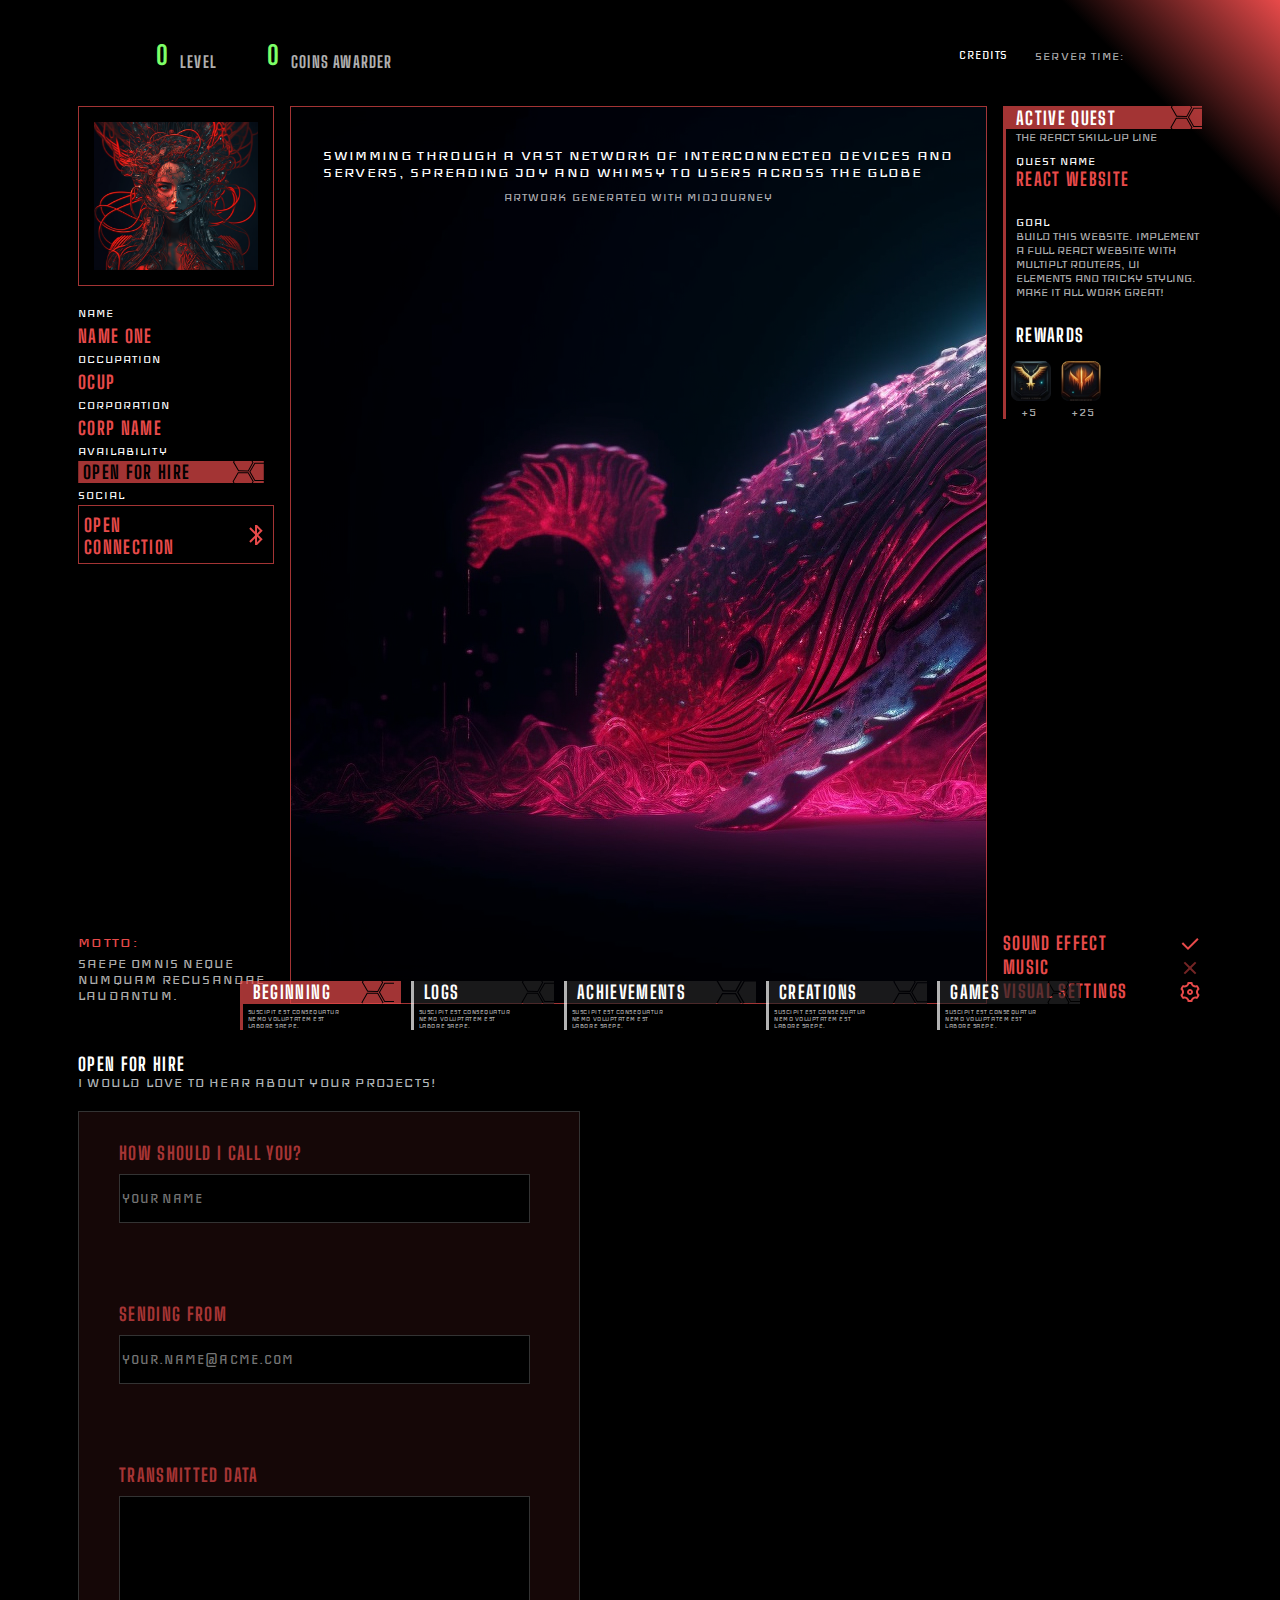
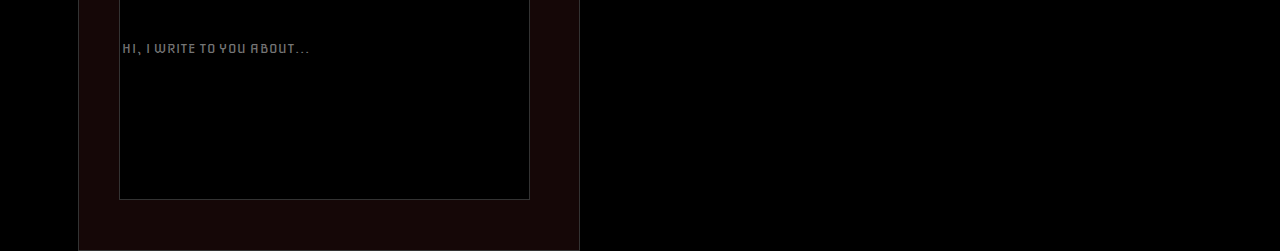
==== 3animation/mainpage.html @ 343337d4 "Add files via upload" ====
<!DOCTYPE html>
<html lang="en">
<head>
    <meta charset="UTF-8">
    <meta name="viewport" content="width=device-width, initial-scale=1.0">
    <title>Mainpage</title>
    <link rel="stylesheet" href="style.css">
    <script src="script.js"></script>
</head>
<body>
    <header>
        <div class="bio">
            <div class="scores">
                <div class="level">
                    <p>0</p>
                    <p>LEVEL</p>
                </div>
                <div class="coins">
                    <p>0</p>
                    <p>COINS AWARDER</p>
                </div>
            </div>
            <div class="local">
                <a href="">CREDITS</a>
                <div class="time">
                    <p>SERVER TIME: </p>
                    <p id="current_date_time_block"></p>
                </div>
            </div>
        </div>
    </header>

    <main>
        <div class="person">
            <div>
                <div class="icon">
                    <img src="media\ico1.png" alt="битая ава">
                </div>
                <div class="name">
                    <p>NAME</p>
                    <p>NAME ONE</p>
                </div>
                <div class="occupation">
                    <p>OCCUPATION</p>
                    <p>OCUP</p>
                </div>
                <div class="corp">
                    <p>CORPORATION</p>
                    <p>CORP NAME</p>
                </div>
                <div class="availability">
                    <p>AVAILABILITY</p>
                    <a href="">OPEN FOR HIRE</a>
                </div>
                <div class="social">
                    <p>SOCIAL</p>
                    <div class="link">
                        <a href="">OPEN CONNECTION</a>
                        <img src="media\Frame.svg" alt="">
                    </div>
                </div>
            </div>
            <div class="text1">
                <p>MOTTO:</p>
                <p>SAEPE OMNIS NEQUE <br> NUMQUAM RECUSANDAE <br>LAUDANTUM.</p>
            </div>

        </div>
        <div class="mainframe">
            <p>
                SWIMMING THROUGH A VAST NETWORK OF INTERCONNECTED DEVICES AND <br>
                SERVERS, SPREADING JOY AND WHIMSY TO USERS ACROSS THE GLOBE
            </p>
            <p>ARTWORK GENERATED WITH MIDJOURNEY</p>
        </div>

        <div class="rightblock">
            <div class="quests">
                <div class="active">
                    <p>ACTIVE QUEST</p>
                    <p>THE REACT SKILL-UP LINE</p>
                </div>
                <div class="quest_name">
                    <p>QUEST NAME</p>
                    <p>REACT WEBSITE</p>
                </div>
                <div class="goal">
                    <p>GOAL</p>
                    <p>BUILD THIS WEBSITE. IMPLEMENT <br>A FULL REACT WEBSITE WITH <br>MULTIPLT ROUTERS, UI <br>ELEMENTS AND TRICKY STYLING. <br>MAKE IT ALL WORK GREAT!</p>
                </div>
                <div class="rewards">
                    <p>REWARDS</p>
                    <div class="achives">
                        <div class="achive1">
                            <img src="media\achive1.png" alt="">
                            <p>+5</p>
                        </div>
                        <div class="achive2">
                            <img src="media\achive2.png" alt="">
                            <p>+25</p>
                        </div>
                    </div>
                </div>
            </div>

            <div class="settings">
                <div onclick="" class="sett">
                    <p>SOUND EFFECT</p>
                    <img src="media\galka.svg" alt="">
                </div>

                <div onclick="" class="sett">
                    <p>MUSIC</p>
                    <img src="media\krest.svg" alt="">
                </div>

                <div onclick="" class="sett">
                    <p>VISUAL SETTINGS</p>
                    <img src="media\settings.svg" alt="">
                </div>
            </div>
        </div>

    </main>


    <footer>
        <div class="tabs">
            <div class="beginning">
                <a href="">BEGINNING</a>
                <p>SUSCIPIT EST CONSEQUATUR <br>NEMO VOLUPTATEM EST <br>LABORE SAEPE.</p>
            </div>
            <div class="beginning">
                <a href="">LOGS</a>
                <p>SUSCIPIT EST CONSEQUATUR <br>NEMO VOLUPTATEM EST <br>LABORE SAEPE.</p>
            </div>
            <div class="beginning">
                <a href="">ACHIEVEMENTS</a>
                <p>SUSCIPIT EST CONSEQUATUR <br>NEMO VOLUPTATEM EST <br>LABORE SAEPE.</p>
            </div>
            <div class="beginning">
                <a href="">CREATIONS</a>
                <p>SUSCIPIT EST CONSEQUATUR <br>NEMO VOLUPTATEM EST <br>LABORE SAEPE.</p>
            </div>
            <div class="beginning">
                <a href="">GAMES</a>
                <p>SUSCIPIT EST CONSEQUATUR <br>NEMO VOLUPTATEM EST <br>LABORE SAEPE.</p>
            </div>
        </div>
    </footer>

    <section class="pad1"> 
        <div class="popup">
            <p>OPEN FOR HIRE</p>
            <p>I WOULD LOVE TO HEAR ABOUT YOUR PROJECTS!</p>
        </div>

        <div class="window">
            <div class="callname">
                <p>HOW SHOULD I CALL YOU?</p>
                <input type="text" placeholder="YOUR NAME">
            </div>
            <div class="sending">
                <p>SENDING FROM</p>
                <input type="text" placeholder="YOUR.NAME@ACME.COM">
            </div>
            <div class="data">
                <p>TRANSMITTED DATA</p>
                <input type="text" placeholder="HI, I WRITE TO YOU ABOUT...">
            </div>
        </div>
    </section>


    
</body>
</html>
---- 3animation/style.css ----
@import url('https://fonts.googleapis.com/css2?family=Big+Shoulders+Display:wght@100;600&family=Iceland&family=Lato&display=swap');
@import url('https://fonts.googleapis.com/css2?family=Big+Shoulders+Display:wght@100&family=Iceland&family=Lato&display=swap');
@import url('https://fonts.googleapis.com/css2?family=Big+Shoulders+Display:wght@100;600&family=Iceberg&family=Iceland&family=Lato&display=swap');

* {
    margin: 0px;
}

body {
    margin-left: 78px;
    margin-right: 78px;
    min-height: 100vh;
    background: rgb(0,0,0);
    background: linear-gradient(45deg, rgba(0,0,0,1) 0%, rgba(0,0,0,1) 93%, rgba(232,74,74) 100%);
    background-repeat: no-repeat;
}

.hello {
    font-family: Big Shoulders Display;
    font-size: 538px;
    font-weight: 743;
    line-height: 644px;
    letter-spacing: -0.06em;
    text-align: left;
    color: #E84A4A;
    margin-left: 314px;
    margin-top: 218px;
}

.hometext {
    display: flex;
}

.maintext {
    display: flex;
    flex-direction: column;
    align-self: center;
    gap: 45px;
    width: 734px;
    height: 121px;
    margin-left: 84px;
}

.maintext p:first-child {
    font-family: Iceland;
    font-size: 26px;
    font-weight: 400;
    line-height: 25px;
    letter-spacing: 0.075em;
    text-align: left;
    color: white;
}

.maintext p {
    font-family: Iceland;
    font-size: 20px;
    font-weight: 400;
    line-height: 26px;
    letter-spacing: 0.075em;
    text-align: left;
    color: white;
}

.maintext a {
    text-decoration: none;
    font-family: Big Shoulders Display;
    font-size: 22px;
    font-weight: 743;
    line-height: 26px;
    letter-spacing: 0.075em;
    text-align: left;
    color: #E84A4A;
    border-color:#E84A4A;
    border-style: solid;
    border-width: 2px;
    
    width: max-content;
    padding: 15px 51px 15px 51px;
}

header {
    margin: 40px 78px 0px 78px;
}

.bio {
    display: flex;
    justify-content: space-between;
    gap: 50px;
}

.level {
    display: flex;
    gap: 10px;
    align-items: end;
}

.level p:first-child {
    font-family: Big Shoulders Display;
    font-size: 26px;
    font-weight: 743;
    line-height: 31px;
    letter-spacing: 0.075em;
    text-align: left;
    color: #7DFF68;
}

.level p {
    font-family: Big Shoulders Display;
    font-size: 16px;
    font-weight: 743;
    line-height: 19px;
    letter-spacing: 0.075em;
    text-align: left;
    color: rgba(255, 255, 255, 0.7);
}

.coins {
    display: flex;
    gap: 10px;
    align-items: end;
}

.coins p:first-child {
    font-family: Big Shoulders Display;
    font-size: 26px;
    font-weight: 743;
    line-height: 31px;
    letter-spacing: 0.075em;
    text-align: left;
    color: #7DFF68;
}

.coins p {
    font-family: Big Shoulders Display;
    font-size: 16px;
    font-weight: 743;
    line-height: 19px;
    letter-spacing: 0.075em;
    text-align: left;
    color: rgba(255, 255, 255, 0.7);
}

.bio a {
    text-decoration: none;
    color: white;
    font-family: Iceberg;
    font-size: 12px;
    font-weight: 400;
    line-height: 15px;
    letter-spacing: 0.075em;
    text-align: left;
}

.time p:nth-child(2n + 1) {
    color: rgba(255, 255, 255, 0.7);
    margin-left: 27px;
}

.time p {
    color: white;
    font-family: Iceland;
    font-size: 14px;
    font-weight: 400;
    line-height: 14px;
    letter-spacing: 0.075em;
    text-align: left;
}

.time {
    display: flex;
}

.scores {
    display: flex;
    gap: 50px;
}

.local {
    display: flex;
    align-items: center;
}

main {
    display: flex;
    margin-top: 35px;
}

.icon img {
    width: 164px;
    height: 148px;
}

.icon {
    margin-bottom: 20px;
    width: max-content;
    display: flex;
    border-color: rgba(232, 74, 74, 0.7);
    border-style:solid;
    border-width: 1px;
    padding: 15px;
    align-items: center;
    
}

.person p:nth-child(2n + 1) {
    color: white;
    font-family: Iceland;
    font-size: 14px;
    font-weight: 400;
    line-height: 14px;
    letter-spacing: 0.075em;
    text-align: left;
}

.person p {
    font-family: Big Shoulders Display;
    font-size: 18px;
    font-weight: 743;
    line-height: 22px;
    letter-spacing: 0.075em;
    text-align: left;
    color: #E84A4A;
    margin-top: 5px;
}

.person {
    display: flex;
    flex-direction: column;
    gap: 22px;
    justify-content: space-between;
}

.availability {
    display: flex;
    flex-direction: column;
}

.availability a {
    text-decoration: none;
    color: black;
    font-family: Big Shoulders Display;
    font-size: 18px;
    margin-top: 3px;
    padding-left: 5px;
    font-weight: 743;
    line-height: 22px;
    letter-spacing: 0.075em;
    text-align: left;
    background: url(media/Subtract.svg);
    background-repeat: no-repeat;
    background-size: contain;
}

.social {
    display: flex;
    flex-direction: column;
}

.link {
    display: flex;
    margin-top: 3px;
    border-style: solid;
    border-color: rgba(232, 74, 74, 0.7);
    border-width: 1px;
    align-items: center;
    padding: 5px;
    gap: 30px;
    width: fit-content;
}

.link a {
    text-decoration: none;
    color: #E84A4A;
    font-family: Big Shoulders Display;
    font-size: 18px;
    font-weight: 743;
    line-height: 22px;
    letter-spacing: 0.075em;
    text-align: left;
    margin-top: 3px;
}

.mainframe {
    margin-left: 16px;
    background-image: url(media/kit.png);
    border-color: rgba(232, 74, 74, 0.7);
    border-style:solid;
    border-width: 1px;
    width: 1344px;
    height: 896px;
    background-repeat: no-repeat;
    background-size: cover;
    display: flex;
    flex-direction: column;
    gap: 9px;
    align-items: center;
}

.mainframe p:first-child {
    font-family: Iceland;
    font-size: 18px;
    font-weight: 400;
    line-height: 17px;
    letter-spacing: 0.075em;
    text-align: left;
    color: white;
    margin-top: 40px;
}

.text1 {
    display: flex;
    justify-self: flex-end;
    
}

.mainframe p {
    font-family: Iceland;
    font-size: 14px;
    font-weight: 400;
    line-height: 14px;
    letter-spacing: 0.075em;
    text-align: center;
    color: rgba(255, 255, 255, 0.7);
}

.active {
    background: url(media/Subtract3.svg);
    background-repeat: no-repeat;
    background-size:cover;
    width: 196px;
    height: 23px;
}

.active p:first-child {
    font-family: Big Shoulders Display;
    font-size: 18px;
    font-weight: 743;
    line-height: 22px;
    letter-spacing: 0.075em;
    text-align: left;

}

.active p {
    font-family: Iceland;
    font-size: 14px;
    font-weight: 400;
    line-height: 14px;
    letter-spacing: 0em;
    text-align: left;
    padding-top: 1px;
}

.quests p:first-child {
    color: white;
    font-family: Big Shoulders Display;
    font-size: 18px;
    font-weight: 743;
    line-height: 22px;
    letter-spacing: 0.075em;
    text-align: left;
}

.quests p {
    color: rgba(255, 255, 255, 0.7);
    font-family: Iceland;
    font-size: 14px;
    font-weight: 400;
    line-height: 14px;
    letter-spacing: 0em;
    text-align: left;
    padding-left: 10px;
}

.quests {
    display: flex;
    margin-left: 16px;
    flex-direction: column;
    gap: 25px;
    border-left-style: solid;
    border-color: rgba(232, 74, 74, 0.7);
    border-width: 3px;
    height: max-content;
    
}

.quest_name p:first-child{
    color: white;
    font-family: Iceland;
    font-size: 14px;
    font-weight: 400;
    line-height: 14px;
    letter-spacing: 0.075em;
    text-align: left;
}

.quest_name p {
    color: #E84A4A;
    font-family: Big Shoulders Display;
    font-size: 18px;
    font-weight: 743;
    line-height: 22px;
    letter-spacing: 0.075em;
    text-align: left;
}

.goal p:first-child {
    color: white;
    font-family: Iceland;
    font-size: 14px;
    font-weight: 400;
    line-height: 14px;
    letter-spacing: 0.075em;
    text-align: left;
}

.goal p {
    color: rgba(255, 255, 255, 0.7);
    font-family: Iceland;
    font-size: 14px;
    font-weight: 400;
    line-height: 14px;
    letter-spacing: 0em;
    text-align: left;
}

.rewards > p {
    color: red;
    font-family: Iceland;
    font-size: 14px;
    font-weight: 400;
    line-height: 14px;
    letter-spacing: 0.075em;
    text-align: left;
    /* color: white; */
}

.rewards {
    display: flex;
    flex-direction: column;
    gap: 15px;
}

.achives {
    display: flex;
    gap: 10px;
    padding-left: 5px;
}

.achive1 p {
    font-family: Iceland;
    font-size: 14px;
    font-weight: 400;
    line-height: 14px;
    letter-spacing: 0.075em;
    text-align: left;
    color: rgba(255, 255, 255, 0.7);
}

.achive2 p {
    font-family: Iceland;
    font-size: 14px;
    font-weight: 400;
    line-height: 14px;
    letter-spacing: 0.075em;
    text-align: left;
    color: rgba(255, 255, 255, 0.7);
}

.text1 {
    display: flex;
    flex-direction: column;
    margin-top: -65px;
}

.text1 p:first-child {
    font-family: Iceland;
    font-size: 18px;
    font-weight: 400;
    line-height: 17px;
    letter-spacing: 0.075em;
    color: #E84A4A;
}

.text1 p {
    font-family: Iceland;
    font-size: 16px;
    font-weight: 400;
    line-height: 16px;
    letter-spacing: 0.075em;
    color: rgba(255, 255, 255, 0.7);
}


.tabs {
    display: flex;
    justify-content: center;
    gap: 50px;
    position: relative;
    top: -23px;
}

.beginning:first-of-type a{
    background: url(media/Subtract4.svg);
}

.beginning a{
    display: flex;
    text-decoration: none;
    background: url(media/Subtract2.svg);
    background-repeat: no-repeat;
    background-size:cover;
    background-position: right;
    height: 23px;
    width: 100%;
    font-family: Big Shoulders Display;
    color: white;
    font-size: 18px;
    font-weight: 743;
    line-height: 22px;
    letter-spacing: 0.075em;


    padding-left: 10px;
    padding-right: 30px;
}


.beginning p {
    font-family: Iceland;
    color: rgba(255, 255, 255, 0.7);
    font-size: 7px;
    font-weight: 400;
    line-height: 7px;
    letter-spacing: 0.075em;
    text-align: left;
    padding-top: 5px;
    padding-left: 5px;
}


.beginning:first-of-type {
    border-color: rgba(232, 74, 74, 0.7);
}

.beginning{
    min-width: 100px;
    border-left-style: solid;
    border-color: rgba(255, 255, 255, 0.7);
    border-width: 3px;
    height: max-content;
}

.settings p {
    color: #E84A4A;
    font-family: Big Shoulders Display;
    font-size: 18px;
    font-weight: 743;
    line-height: 22px;
    letter-spacing: 0.075em;
    text-align: left;

}

.settings {
    margin-left: 16px;
    display: flex;
    flex-direction: column;
}
.sett {
    display: flex;
    justify-content: space-between;
}

.rightblock {
    display: flex;
    flex-direction: column;
    justify-content: space-between;
}

.popup p:first-of-type{
    color: white;
    font-family: Big Shoulders Display;
    font-size: 18px;
    font-weight: 743;
    line-height: 22px;
    letter-spacing: 0.075em;
    text-align: left;
}

.pad1 {
    display: flex;
    flex-direction: column;
    gap: 20px;
}

.popup p {
    font-family: Iceland;
    font-size: 16px;
    font-weight: 400;
    line-height: 16px;
    letter-spacing: 0.075em;
    text-align: left;
    color: #B2B7BA;

}

.window {
    display: flex;
    flex-direction: column;
    width: 500px;
    height: min-content;
    font-family: Big Shoulders Display;
    font-size: 18px;
    font-weight: 743;
    line-height: 22px;
    letter-spacing: 0.075em;
    background: #E84A4A17;
    border: #333333 solid 1px;
    background-size: contain;
    
    

}

.window p {
    display: flex;
    color: rgba(232, 74, 74, 0.7);
    margin-top: 30px;
    margin-left: 40px;
}

.window input {
    min-width: 405px;
    min-height: 45px;
    background: black;
    border: #333333 solid 1px;
    color: #7A7A7A;
    font-family: Iceberg;
    font-size: 14px;
    font-weight: 400;
    line-height: 17px;
    letter-spacing: 0.075em;
    margin-top: 10px;
    margin-left: 40px;
    margin-bottom: 50px;
}

.data input {
    height: 300px;
}
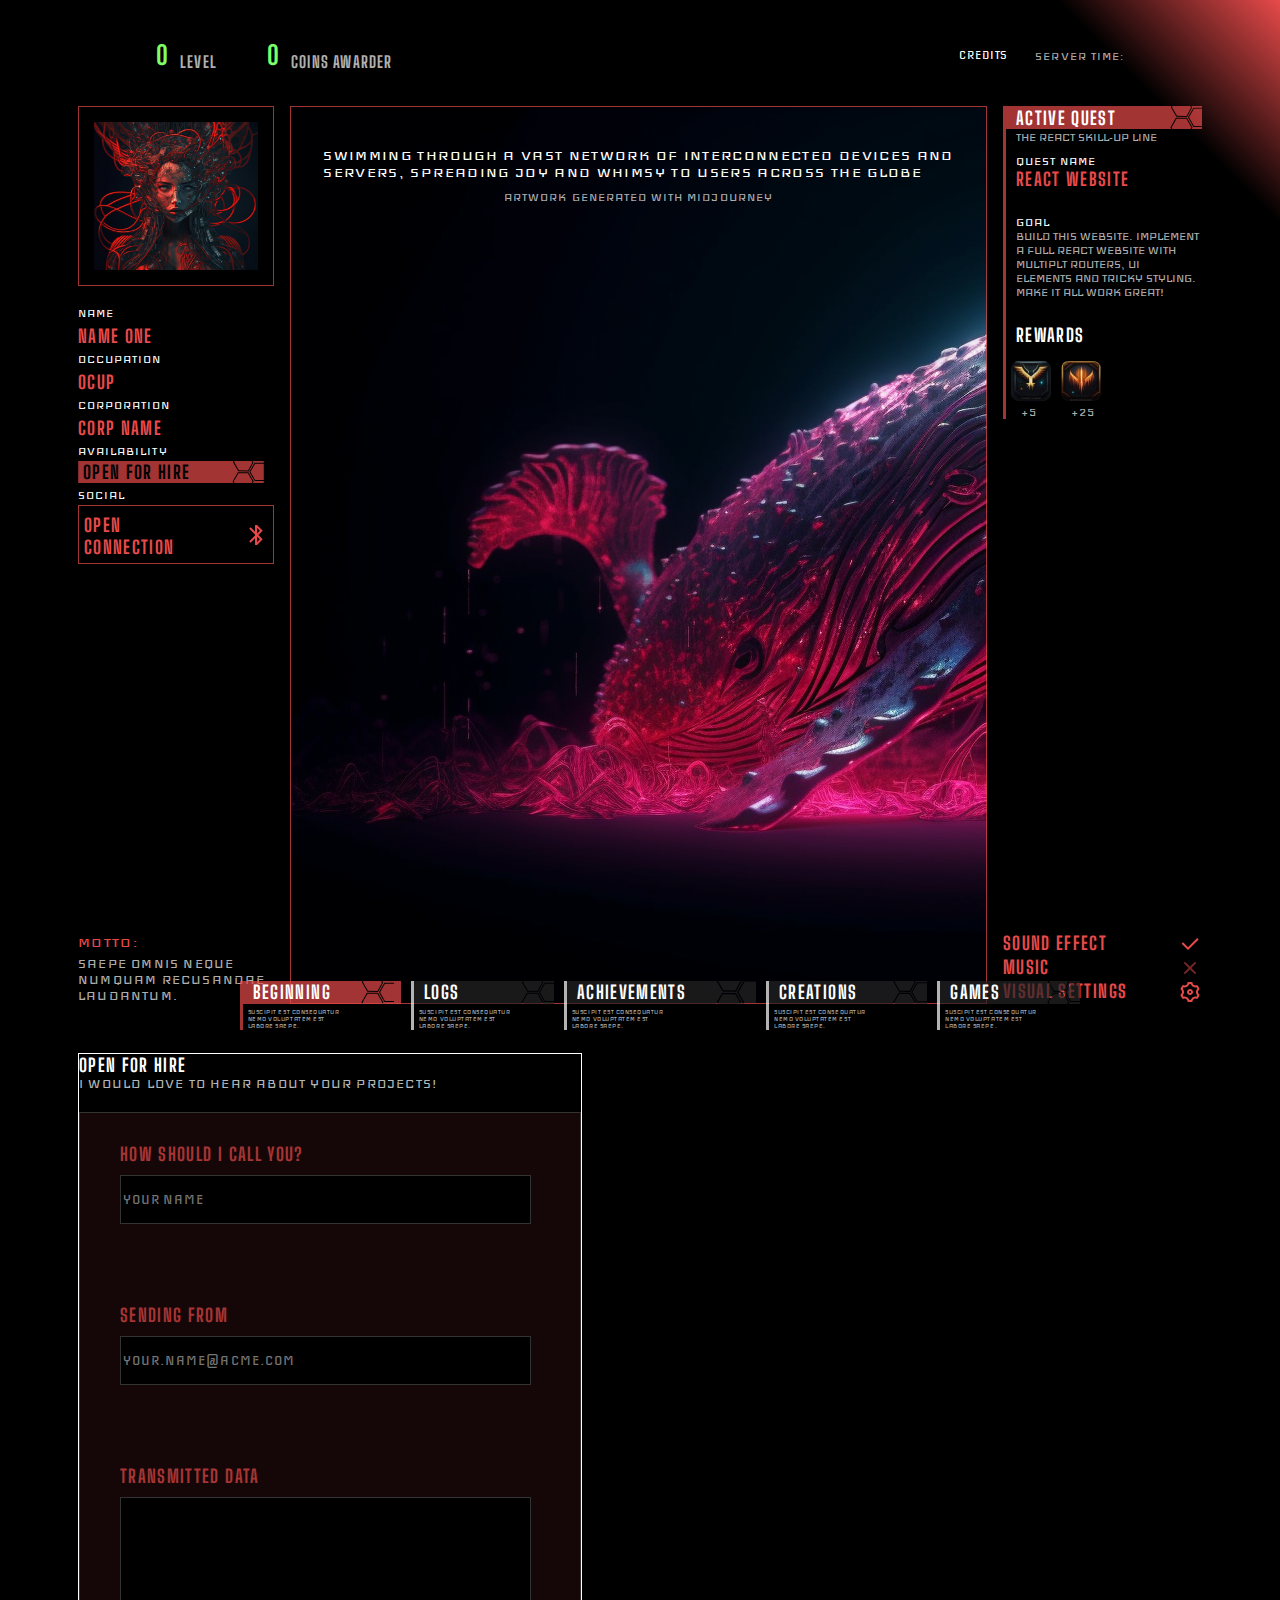
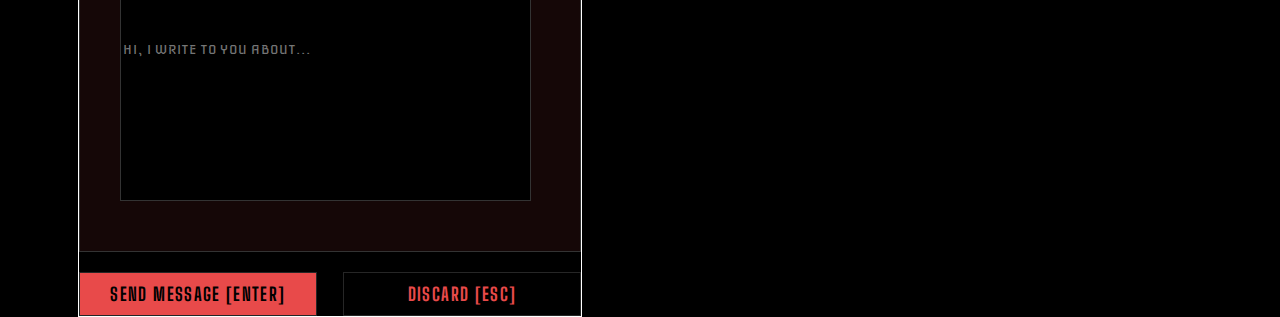
==== commit e1b3baea: "Add files via upload" ====
--- a/3animation/mainpage.html
+++ b/3animation/mainpage.html
@@ -72,6 +72,7 @@
                 SERVERS, SPREADING JOY AND WHIMSY TO USERS ACROSS THE GLOBE
             </p>
             <p>ARTWORK GENERATED WITH MIDJOURNEY</p>
+
         </div>
 
         <div class="rightblock">
@@ -169,6 +170,11 @@
                 <input type="text" placeholder="HI, I WRITE TO YOU ABOUT...">
             </div>
         </div>
+
+        <div class="btns">
+            <a href="">SEND MESSAGE [ENTER]</a>
+            <a href="">DISCARD [ESC]</a>
+        </div>
     </section>
 
 
--- a/3animation/style.css
+++ b/3animation/style.css
@@ -1,651 +1,670 @@
-@import url('https://fonts.googleapis.com/css2?family=Big+Shoulders+Display:wght@100;600&family=Iceland&family=Lato&display=swap');
-@import url('https://fonts.googleapis.com/css2?family=Big+Shoulders+Display:wght@100&family=Iceland&family=Lato&display=swap');
-@import url('https://fonts.googleapis.com/css2?family=Big+Shoulders+Display:wght@100;600&family=Iceberg&family=Iceland&family=Lato&display=swap');
+@import url("https://fonts.googleapis.com/css2?family=Big+Shoulders+Display:wght@100;600&family=Iceland&family=Lato&display=swap");
+@import url("https://fonts.googleapis.com/css2?family=Big+Shoulders+Display:wght@100&family=Iceland&family=Lato&display=swap");
+@import url("https://fonts.googleapis.com/css2?family=Big+Shoulders+Display:wght@100;600&family=Iceberg&family=Iceland&family=Lato&display=swap");
 
 * {
-    margin: 0px;
+  margin: 0px;
 }
 
 body {
-    margin-left: 78px;
-    margin-right: 78px;
-    min-height: 100vh;
-    background: rgb(0,0,0);
-    background: linear-gradient(45deg, rgba(0,0,0,1) 0%, rgba(0,0,0,1) 93%, rgba(232,74,74) 100%);
-    background-repeat: no-repeat;
+  margin-left: 78px;
+  margin-right: 78px;
+  min-height: 100vh;
+  background: rgb(0, 0, 0);
+  background: linear-gradient(
+    45deg,
+    rgba(0, 0, 0, 1) 0%,
+    rgba(0, 0, 0, 1) 93%,
+    rgba(232, 74, 74) 100%
+  );
+  background-repeat: no-repeat;
 }
 
 .hello {
-    font-family: Big Shoulders Display;
-    font-size: 538px;
-    font-weight: 743;
-    line-height: 644px;
-    letter-spacing: -0.06em;
-    text-align: left;
-    color: #E84A4A;
-    margin-left: 314px;
-    margin-top: 218px;
+  font-family: Big Shoulders Display;
+  font-size: 538px;
+  font-weight: 743;
+  line-height: 644px;
+  letter-spacing: -0.06em;
+  text-align: left;
+  color: #e84a4a;
+  margin-left: 314px;
+  margin-top: 218px;
 }
 
 .hometext {
-    display: flex;
+  display: flex;
 }
 
 .maintext {
-    display: flex;
-    flex-direction: column;
-    align-self: center;
-    gap: 45px;
-    width: 734px;
-    height: 121px;
-    margin-left: 84px;
+  display: flex;
+  flex-direction: column;
+  align-self: center;
+  gap: 45px;
+  width: 734px;
+  height: 121px;
+  margin-left: 84px;
 }
 
 .maintext p:first-child {
-    font-family: Iceland;
-    font-size: 26px;
-    font-weight: 400;
-    line-height: 25px;
-    letter-spacing: 0.075em;
-    text-align: left;
-    color: white;
+  font-family: Iceland;
+  font-size: 26px;
+  font-weight: 400;
+  line-height: 25px;
+  letter-spacing: 0.075em;
+  text-align: left;
+  color: white;
 }
 
 .maintext p {
-    font-family: Iceland;
-    font-size: 20px;
-    font-weight: 400;
-    line-height: 26px;
-    letter-spacing: 0.075em;
-    text-align: left;
-    color: white;
+  font-family: Iceland;
+  font-size: 20px;
+  font-weight: 400;
+  line-height: 26px;
+  letter-spacing: 0.075em;
+  text-align: left;
+  color: white;
 }
 
 .maintext a {
+  text-decoration: none;
+  font-family: Big Shoulders Display;
+  font-size: 22px;
+  font-weight: 743;
+  line-height: 26px;
+  letter-spacing: 0.075em;
+  text-align: left;
+  color: #e84a4a;
+  border-color: #e84a4a;
+  border-style: solid;
+  border-width: 2px;
+
+  width: max-content;
+  padding: 15px 51px 15px 51px;
+}
+
+header {
+  margin: 40px 78px 0px 78px;
+}
+
+.bio {
+  display: flex;
+  justify-content: space-between;
+  gap: 50px;
+}
+
+.level {
+  display: flex;
+  gap: 10px;
+  align-items: end;
+}
+
+.level p:first-child {
+  font-family: Big Shoulders Display;
+  font-size: 26px;
+  font-weight: 743;
+  line-height: 31px;
+  letter-spacing: 0.075em;
+  text-align: left;
+  color: #7dff68;
+}
+
+.level p {
+  font-family: Big Shoulders Display;
+  font-size: 16px;
+  font-weight: 743;
+  line-height: 19px;
+  letter-spacing: 0.075em;
+  text-align: left;
+  color: rgba(255, 255, 255, 0.7);
+}
+
+.coins {
+  display: flex;
+  gap: 10px;
+  align-items: end;
+}
+
+.coins p:first-child {
+  font-family: Big Shoulders Display;
+  font-size: 26px;
+  font-weight: 743;
+  line-height: 31px;
+  letter-spacing: 0.075em;
+  text-align: left;
+  color: #7dff68;
+}
+
+.coins p {
+  font-family: Big Shoulders Display;
+  font-size: 16px;
+  font-weight: 743;
+  line-height: 19px;
+  letter-spacing: 0.075em;
+  text-align: left;
+  color: rgba(255, 255, 255, 0.7);
+}
+
+.bio a {
+  text-decoration: none;
+  color: white;
+  font-family: Iceberg;
+  font-size: 12px;
+  font-weight: 400;
+  line-height: 15px;
+  letter-spacing: 0.075em;
+  text-align: left;
+}
+
+.time p:nth-child(2n + 1) {
+  color: rgba(255, 255, 255, 0.7);
+  margin-left: 27px;
+}
+
+.time p {
+  color: white;
+  font-family: Iceland;
+  font-size: 14px;
+  font-weight: 400;
+  line-height: 14px;
+  letter-spacing: 0.075em;
+  text-align: left;
+}
+
+.time {
+  display: flex;
+}
+
+.scores {
+  display: flex;
+  gap: 50px;
+}
+
+.local {
+  display: flex;
+  align-items: center;
+}
+
+main {
+  display: flex;
+  margin-top: 35px;
+}
+
+.icon img {
+  width: 164px;
+  height: 148px;
+}
+
+.icon {
+  margin-bottom: 20px;
+  width: max-content;
+  display: flex;
+  border-color: rgba(232, 74, 74, 0.7);
+  border-style: solid;
+  border-width: 1px;
+  padding: 15px;
+  align-items: center;
+}
+
+.person p:nth-child(2n + 1) {
+  color: white;
+  font-family: Iceland;
+  font-size: 14px;
+  font-weight: 400;
+  line-height: 14px;
+  letter-spacing: 0.075em;
+  text-align: left;
+}
+
+.person p {
+  font-family: Big Shoulders Display;
+  font-size: 18px;
+  font-weight: 743;
+  line-height: 22px;
+  letter-spacing: 0.075em;
+  text-align: left;
+  color: #e84a4a;
+  margin-top: 5px;
+}
+
+.person {
+  display: flex;
+  flex-direction: column;
+  gap: 22px;
+  justify-content: space-between;
+}
+
+.availability {
+  display: flex;
+  flex-direction: column;
+}
+
+.availability a {
+  text-decoration: none;
+  color: black;
+  font-family: Big Shoulders Display;
+  font-size: 18px;
+  margin-top: 3px;
+  padding-left: 5px;
+  font-weight: 743;
+  line-height: 22px;
+  letter-spacing: 0.075em;
+  text-align: left;
+  background: url(media/Subtract.svg);
+  background-repeat: no-repeat;
+  background-size: contain;
+}
+
+.social {
+  display: flex;
+  flex-direction: column;
+}
+
+.link {
+  display: flex;
+  margin-top: 3px;
+  border-style: solid;
+  border-color: rgba(232, 74, 74, 0.7);
+  border-width: 1px;
+  align-items: center;
+  padding: 5px;
+  gap: 30px;
+  width: fit-content;
+}
+
+.link a {
+  text-decoration: none;
+  color: #e84a4a;
+  font-family: Big Shoulders Display;
+  font-size: 18px;
+  font-weight: 743;
+  line-height: 22px;
+  letter-spacing: 0.075em;
+  text-align: left;
+  margin-top: 3px;
+}
+
+.mainframe {
+  margin-left: 16px;
+  background-image: url(media/kit.png);
+  border-color: rgba(232, 74, 74, 0.7);
+  border-style: solid;
+  border-width: 1px;
+  width: 1344px;
+  height: 896px;
+  background-repeat: no-repeat;
+  background-size: cover;
+  display: flex;
+  flex-direction: column;
+  gap: 9px;
+  align-items: center;
+}
+
+.mainframe p:first-child {
+  font-family: Iceland;
+  font-size: 18px;
+  font-weight: 400;
+  line-height: 17px;
+  letter-spacing: 0.075em;
+  text-align: left;
+  color: white;
+  margin-top: 40px;
+}
+
+.text1 {
+  display: flex;
+  justify-self: flex-end;
+}
+
+.mainframe p {
+  font-family: Iceland;
+  font-size: 14px;
+  font-weight: 400;
+  line-height: 14px;
+  letter-spacing: 0.075em;
+  text-align: center;
+  color: rgba(255, 255, 255, 0.7);
+}
+
+.active {
+  background: url(media/Subtract3.svg);
+  background-repeat: no-repeat;
+  background-size: cover;
+  width: 196px;
+  height: 23px;
+}
+
+.active p:first-child {
+  font-family: Big Shoulders Display;
+  font-size: 18px;
+  font-weight: 743;
+  line-height: 22px;
+  letter-spacing: 0.075em;
+  text-align: left;
+}
+
+.active p {
+  font-family: Iceland;
+  font-size: 14px;
+  font-weight: 400;
+  line-height: 14px;
+  letter-spacing: 0em;
+  text-align: left;
+  padding-top: 1px;
+}
+
+.quests p:first-child {
+  color: white;
+  font-family: Big Shoulders Display;
+  font-size: 18px;
+  font-weight: 743;
+  line-height: 22px;
+  letter-spacing: 0.075em;
+  text-align: left;
+}
+
+.quests p {
+  color: rgba(255, 255, 255, 0.7);
+  font-family: Iceland;
+  font-size: 14px;
+  font-weight: 400;
+  line-height: 14px;
+  letter-spacing: 0em;
+  text-align: left;
+  padding-left: 10px;
+}
+
+.quests {
+  display: flex;
+  margin-left: 16px;
+  flex-direction: column;
+  gap: 25px;
+  border-left-style: solid;
+  border-color: rgba(232, 74, 74, 0.7);
+  border-width: 3px;
+  height: max-content;
+}
+
+.quest_name p:first-child {
+  color: white;
+  font-family: Iceland;
+  font-size: 14px;
+  font-weight: 400;
+  line-height: 14px;
+  letter-spacing: 0.075em;
+  text-align: left;
+}
+
+.quest_name p {
+  color: #e84a4a;
+  font-family: Big Shoulders Display;
+  font-size: 18px;
+  font-weight: 743;
+  line-height: 22px;
+  letter-spacing: 0.075em;
+  text-align: left;
+}
+
+.goal p:first-child {
+  color: white;
+  font-family: Iceland;
+  font-size: 14px;
+  font-weight: 400;
+  line-height: 14px;
+  letter-spacing: 0.075em;
+  text-align: left;
+}
+
+.goal p {
+  color: rgba(255, 255, 255, 0.7);
+  font-family: Iceland;
+  font-size: 14px;
+  font-weight: 400;
+  line-height: 14px;
+  letter-spacing: 0em;
+  text-align: left;
+}
+
+.rewards > p {
+  color: red;
+  font-family: Iceland;
+  font-size: 14px;
+  font-weight: 400;
+  line-height: 14px;
+  letter-spacing: 0.075em;
+  text-align: left;
+  /* color: white; */
+}
+
+.rewards {
+  display: flex;
+  flex-direction: column;
+  gap: 15px;
+}
+
+.achives {
+  display: flex;
+  gap: 10px;
+  padding-left: 5px;
+}
+
+.achive1 p {
+  font-family: Iceland;
+  font-size: 14px;
+  font-weight: 400;
+  line-height: 14px;
+  letter-spacing: 0.075em;
+  text-align: left;
+  color: rgba(255, 255, 255, 0.7);
+}
+
+.achive2 p {
+  font-family: Iceland;
+  font-size: 14px;
+  font-weight: 400;
+  line-height: 14px;
+  letter-spacing: 0.075em;
+  text-align: left;
+  color: rgba(255, 255, 255, 0.7);
+}
+
+.text1 {
+  display: flex;
+  flex-direction: column;
+  margin-top: -65px;
+}
+
+.text1 p:first-child {
+  font-family: Iceland;
+  font-size: 18px;
+  font-weight: 400;
+  line-height: 17px;
+  letter-spacing: 0.075em;
+  color: #e84a4a;
+}
+
+.text1 p {
+  font-family: Iceland;
+  font-size: 16px;
+  font-weight: 400;
+  line-height: 16px;
+  letter-spacing: 0.075em;
+  color: rgba(255, 255, 255, 0.7);
+}
+
+.tabs {
+  display: flex;
+  justify-content: center;
+  gap: 50px;
+  position: relative;
+  top: -23px;
+}
+
+.beginning:first-of-type a {
+  background: url(media/Subtract4.svg);
+}
+
+.beginning a {
+  display: flex;
+  text-decoration: none;
+  background: url(media/Subtract2.svg);
+  background-repeat: no-repeat;
+  background-size: cover;
+  background-position: right;
+  height: 23px;
+  width: 100%;
+  font-family: Big Shoulders Display;
+  color: white;
+  font-size: 18px;
+  font-weight: 743;
+  line-height: 22px;
+  letter-spacing: 0.075em;
+  padding-left: 10px;
+  padding-right: 30px;
+}
+
+.beginning p {
+  font-family: Iceland;
+  color: rgba(255, 255, 255, 0.7);
+  font-size: 7px;
+  font-weight: 400;
+  line-height: 7px;
+  letter-spacing: 0.075em;
+  text-align: left;
+  padding-top: 5px;
+  padding-left: 5px;
+}
+
+.beginning:first-of-type {
+  border-color: rgba(232, 74, 74, 0.7);
+}
+
+.beginning {
+  min-width: 100px;
+  border-left-style: solid;
+  border-color: rgba(255, 255, 255, 0.7);
+  border-width: 3px;
+  height: max-content;
+}
+
+.settings p {
+  color: #e84a4a;
+  font-family: Big Shoulders Display;
+  font-size: 18px;
+  font-weight: 743;
+  line-height: 22px;
+  letter-spacing: 0.075em;
+  text-align: left;
+}
+
+.settings {
+  margin-left: 16px;
+  display: flex;
+  flex-direction: column;
+}
+.sett {
+  display: flex;
+  justify-content: space-between;
+  
+}
+
+.rightblock {
+  display: flex;
+  flex-direction: column;
+  justify-content: space-between;
+}
+
+.popup p:first-of-type {
+  color: white;
+  font-family: Big Shoulders Display;
+  font-size: 18px;
+  font-weight: 743;
+  line-height: 22px;
+  letter-spacing: 0.075em;
+  text-align: left;
+}
+
+.pad1 {
+  display: flex;
+  flex-direction: column;
+  gap: 20px;
+  width: min-content;
+  border: white 1px solid;
+}
+
+.popup p {
+  font-family: Iceland;
+  font-size: 16px;
+  font-weight: 400;
+  line-height: 16px;
+  letter-spacing: 0.075em;
+  text-align: left;
+  color: #b2b7ba;
+}
+
+.window {
+  display: flex;
+  flex-direction: column;
+  width: 500px;
+  height: min-content;
+  font-family: Big Shoulders Display;
+  font-size: 18px;
+  font-weight: 743;
+  line-height: 22px;
+  letter-spacing: 0.075em;
+  background: #e84a4a17;
+  border: #333333 solid 1px;
+  background-size: contain;
+}
+
+.window p {
+  display: flex;
+  color: rgba(232, 74, 74, 0.7);
+  margin-top: 30px;
+  margin-left: 40px;
+}
+
+.window input {
+  min-width: 405px;
+  min-height: 45px;
+  background: black;
+  border: #333333 solid 1px;
+  color: #7a7a7a;
+  font-family: Iceberg;
+  font-size: 14px;
+  font-weight: 400;
+  line-height: 17px;
+  letter-spacing: 0.075em;
+  margin-top: 10px;
+  margin-left: 40px;
+  margin-bottom: 50px;
+}
+
+.data input {
+  height: 300px;
+}
+
+.btns a {
     text-decoration: none;
-    font-family: Big Shoulders Display;
-    font-size: 22px;
-    font-weight: 743;
-    line-height: 26px;
-    letter-spacing: 0.075em;
-    text-align: left;
-    color: #E84A4A;
-    border-color:#E84A4A;
-    border-style: solid;
-    border-width: 2px;
-    
-    width: max-content;
-    padding: 15px 51px 15px 51px;
-}
-
-header {
-    margin: 40px 78px 0px 78px;
-}
-
-.bio {
-    display: flex;
-    justify-content: space-between;
-    gap: 50px;
-}
-
-.level {
-    display: flex;
-    gap: 10px;
-    align-items: end;
-}
-
-.level p:first-child {
-    font-family: Big Shoulders Display;
-    font-size: 26px;
-    font-weight: 743;
-    line-height: 31px;
-    letter-spacing: 0.075em;
-    text-align: left;
-    color: #7DFF68;
-}
-
-.level p {
-    font-family: Big Shoulders Display;
-    font-size: 16px;
-    font-weight: 743;
-    line-height: 19px;
-    letter-spacing: 0.075em;
-    text-align: left;
-    color: rgba(255, 255, 255, 0.7);
-}
-
-.coins {
-    display: flex;
-    gap: 10px;
-    align-items: end;
-}
-
-.coins p:first-child {
-    font-family: Big Shoulders Display;
-    font-size: 26px;
-    font-weight: 743;
-    line-height: 31px;
-    letter-spacing: 0.075em;
-    text-align: left;
-    color: #7DFF68;
-}
-
-.coins p {
-    font-family: Big Shoulders Display;
-    font-size: 16px;
-    font-weight: 743;
-    line-height: 19px;
-    letter-spacing: 0.075em;
-    text-align: left;
-    color: rgba(255, 255, 255, 0.7);
-}
-
-.bio a {
-    text-decoration: none;
-    color: white;
-    font-family: Iceberg;
-    font-size: 12px;
-    font-weight: 400;
-    line-height: 15px;
-    letter-spacing: 0.075em;
-    text-align: left;
-}
-
-.time p:nth-child(2n + 1) {
-    color: rgba(255, 255, 255, 0.7);
-    margin-left: 27px;
-}
-
-.time p {
-    color: white;
-    font-family: Iceland;
-    font-size: 14px;
-    font-weight: 400;
-    line-height: 14px;
-    letter-spacing: 0.075em;
-    text-align: left;
-}
-
-.time {
-    display: flex;
-}
-
-.scores {
-    display: flex;
-    gap: 50px;
-}
-
-.local {
-    display: flex;
-    align-items: center;
-}
-
-main {
-    display: flex;
-    margin-top: 35px;
-}
-
-.icon img {
-    width: 164px;
-    height: 148px;
-}
-
-.icon {
-    margin-bottom: 20px;
-    width: max-content;
-    display: flex;
-    border-color: rgba(232, 74, 74, 0.7);
-    border-style:solid;
-    border-width: 1px;
-    padding: 15px;
-    align-items: center;
-    
-}
-
-.person p:nth-child(2n + 1) {
-    color: white;
-    font-family: Iceland;
-    font-size: 14px;
-    font-weight: 400;
-    line-height: 14px;
-    letter-spacing: 0.075em;
-    text-align: left;
-}
-
-.person p {
     font-family: Big Shoulders Display;
     font-size: 18px;
     font-weight: 743;
     line-height: 22px;
     letter-spacing: 0.075em;
-    text-align: left;
+    background: #E84A4A;
+    color: black;
+    border: 1px solid #262626;
+    padding: 10px;
+    width: 43%;
+    text-align: center;
+}
+
+.btns a:last-of-type {
+    background: black;
     color: #E84A4A;
-    margin-top: 5px;
-}
-
-.person {
-    display: flex;
-    flex-direction: column;
-    gap: 22px;
-    justify-content: space-between;
-}
-
-.availability {
-    display: flex;
-    flex-direction: column;
-}
-
-.availability a {
-    text-decoration: none;
-    color: black;
-    font-family: Big Shoulders Display;
-    font-size: 18px;
-    margin-top: 3px;
-    padding-left: 5px;
-    font-weight: 743;
-    line-height: 22px;
-    letter-spacing: 0.075em;
-    text-align: left;
-    background: url(media/Subtract.svg);
-    background-repeat: no-repeat;
-    background-size: contain;
-}
-
-.social {
-    display: flex;
-    flex-direction: column;
-}
-
-.link {
-    display: flex;
-    margin-top: 3px;
-    border-style: solid;
-    border-color: rgba(232, 74, 74, 0.7);
-    border-width: 1px;
-    align-items: center;
-    padding: 5px;
-    gap: 30px;
-    width: fit-content;
-}
-
-.link a {
-    text-decoration: none;
-    color: #E84A4A;
-    font-family: Big Shoulders Display;
-    font-size: 18px;
-    font-weight: 743;
-    line-height: 22px;
-    letter-spacing: 0.075em;
-    text-align: left;
-    margin-top: 3px;
-}
-
-.mainframe {
-    margin-left: 16px;
-    background-image: url(media/kit.png);
-    border-color: rgba(232, 74, 74, 0.7);
-    border-style:solid;
-    border-width: 1px;
-    width: 1344px;
-    height: 896px;
-    background-repeat: no-repeat;
-    background-size: cover;
-    display: flex;
-    flex-direction: column;
-    gap: 9px;
-    align-items: center;
-}
-
-.mainframe p:first-child {
-    font-family: Iceland;
-    font-size: 18px;
-    font-weight: 400;
-    line-height: 17px;
-    letter-spacing: 0.075em;
-    text-align: left;
-    color: white;
-    margin-top: 40px;
-}
-
-.text1 {
-    display: flex;
-    justify-self: flex-end;
-    
-}
-
-.mainframe p {
-    font-family: Iceland;
-    font-size: 14px;
-    font-weight: 400;
-    line-height: 14px;
-    letter-spacing: 0.075em;
-    text-align: center;
-    color: rgba(255, 255, 255, 0.7);
-}
-
-.active {
-    background: url(media/Subtract3.svg);
-    background-repeat: no-repeat;
-    background-size:cover;
-    width: 196px;
-    height: 23px;
-}
-
-.active p:first-child {
-    font-family: Big Shoulders Display;
-    font-size: 18px;
-    font-weight: 743;
-    line-height: 22px;
-    letter-spacing: 0.075em;
-    text-align: left;
-
-}
-
-.active p {
-    font-family: Iceland;
-    font-size: 14px;
-    font-weight: 400;
-    line-height: 14px;
-    letter-spacing: 0em;
-    text-align: left;
-    padding-top: 1px;
-}
-
-.quests p:first-child {
-    color: white;
-    font-family: Big Shoulders Display;
-    font-size: 18px;
-    font-weight: 743;
-    line-height: 22px;
-    letter-spacing: 0.075em;
-    text-align: left;
-}
-
-.quests p {
-    color: rgba(255, 255, 255, 0.7);
-    font-family: Iceland;
-    font-size: 14px;
-    font-weight: 400;
-    line-height: 14px;
-    letter-spacing: 0em;
-    text-align: left;
-    padding-left: 10px;
-}
-
-.quests {
-    display: flex;
-    margin-left: 16px;
-    flex-direction: column;
-    gap: 25px;
-    border-left-style: solid;
-    border-color: rgba(232, 74, 74, 0.7);
-    border-width: 3px;
-    height: max-content;
-    
-}
-
-.quest_name p:first-child{
-    color: white;
-    font-family: Iceland;
-    font-size: 14px;
-    font-weight: 400;
-    line-height: 14px;
-    letter-spacing: 0.075em;
-    text-align: left;
-}
-
-.quest_name p {
-    color: #E84A4A;
-    font-family: Big Shoulders Display;
-    font-size: 18px;
-    font-weight: 743;
-    line-height: 22px;
-    letter-spacing: 0.075em;
-    text-align: left;
-}
-
-.goal p:first-child {
-    color: white;
-    font-family: Iceland;
-    font-size: 14px;
-    font-weight: 400;
-    line-height: 14px;
-    letter-spacing: 0.075em;
-    text-align: left;
-}
-
-.goal p {
-    color: rgba(255, 255, 255, 0.7);
-    font-family: Iceland;
-    font-size: 14px;
-    font-weight: 400;
-    line-height: 14px;
-    letter-spacing: 0em;
-    text-align: left;
-}
-
-.rewards > p {
-    color: red;
-    font-family: Iceland;
-    font-size: 14px;
-    font-weight: 400;
-    line-height: 14px;
-    letter-spacing: 0.075em;
-    text-align: left;
-    /* color: white; */
-}
-
-.rewards {
-    display: flex;
-    flex-direction: column;
-    gap: 15px;
-}
-
-.achives {
-    display: flex;
-    gap: 10px;
-    padding-left: 5px;
-}
-
-.achive1 p {
-    font-family: Iceland;
-    font-size: 14px;
-    font-weight: 400;
-    line-height: 14px;
-    letter-spacing: 0.075em;
-    text-align: left;
-    color: rgba(255, 255, 255, 0.7);
-}
-
-.achive2 p {
-    font-family: Iceland;
-    font-size: 14px;
-    font-weight: 400;
-    line-height: 14px;
-    letter-spacing: 0.075em;
-    text-align: left;
-    color: rgba(255, 255, 255, 0.7);
-}
-
-.text1 {
-    display: flex;
-    flex-direction: column;
-    margin-top: -65px;
-}
-
-.text1 p:first-child {
-    font-family: Iceland;
-    font-size: 18px;
-    font-weight: 400;
-    line-height: 17px;
-    letter-spacing: 0.075em;
-    color: #E84A4A;
-}
-
-.text1 p {
-    font-family: Iceland;
-    font-size: 16px;
-    font-weight: 400;
-    line-height: 16px;
-    letter-spacing: 0.075em;
-    color: rgba(255, 255, 255, 0.7);
-}
-
-
-.tabs {
-    display: flex;
-    justify-content: center;
-    gap: 50px;
-    position: relative;
-    top: -23px;
-}
-
-.beginning:first-of-type a{
-    background: url(media/Subtract4.svg);
-}
-
-.beginning a{
-    display: flex;
-    text-decoration: none;
-    background: url(media/Subtract2.svg);
-    background-repeat: no-repeat;
-    background-size:cover;
-    background-position: right;
-    height: 23px;
-    width: 100%;
-    font-family: Big Shoulders Display;
-    color: white;
-    font-size: 18px;
-    font-weight: 743;
-    line-height: 22px;
-    letter-spacing: 0.075em;
-
-
-    padding-left: 10px;
-    padding-right: 30px;
-}
-
-
-.beginning p {
-    font-family: Iceland;
-    color: rgba(255, 255, 255, 0.7);
-    font-size: 7px;
-    font-weight: 400;
-    line-height: 7px;
-    letter-spacing: 0.075em;
-    text-align: left;
-    padding-top: 5px;
-    padding-left: 5px;
-}
-
-
-.beginning:first-of-type {
-    border-color: rgba(232, 74, 74, 0.7);
-}
-
-.beginning{
-    min-width: 100px;
-    border-left-style: solid;
-    border-color: rgba(255, 255, 255, 0.7);
-    border-width: 3px;
-    height: max-content;
-}
-
-.settings p {
-    color: #E84A4A;
-    font-family: Big Shoulders Display;
-    font-size: 18px;
-    font-weight: 743;
-    line-height: 22px;
-    letter-spacing: 0.075em;
-    text-align: left;
-
-}
-
-.settings {
-    margin-left: 16px;
-    display: flex;
-    flex-direction: column;
-}
-.sett {
+}
+
+.btns {
     display: flex;
     justify-content: space-between;
-}
-
-.rightblock {
-    display: flex;
-    flex-direction: column;
-    justify-content: space-between;
-}
-
-.popup p:first-of-type{
-    color: white;
-    font-family: Big Shoulders Display;
-    font-size: 18px;
-    font-weight: 743;
-    line-height: 22px;
-    letter-spacing: 0.075em;
-    text-align: left;
-}
-
-.pad1 {
-    display: flex;
-    flex-direction: column;
-    gap: 20px;
-}
-
-.popup p {
-    font-family: Iceland;
-    font-size: 16px;
-    font-weight: 400;
-    line-height: 16px;
-    letter-spacing: 0.075em;
-    text-align: left;
-    color: #B2B7BA;
-
-}
-
-.window {
-    display: flex;
-    flex-direction: column;
-    width: 500px;
-    height: min-content;
-    font-family: Big Shoulders Display;
-    font-size: 18px;
-    font-weight: 743;
-    line-height: 22px;
-    letter-spacing: 0.075em;
-    background: #E84A4A17;
-    border: #333333 solid 1px;
-    background-size: contain;
-    
-    
-
-}
-
-.window p {
-    display: flex;
-    color: rgba(232, 74, 74, 0.7);
-    margin-top: 30px;
-    margin-left: 40px;
-}
-
-.window input {
-    min-width: 405px;
-    min-height: 45px;
-    background: black;
-    border: #333333 solid 1px;
-    color: #7A7A7A;
-    font-family: Iceberg;
-    font-size: 14px;
-    font-weight: 400;
-    line-height: 17px;
-    letter-spacing: 0.075em;
-    margin-top: 10px;
-    margin-left: 40px;
-    margin-bottom: 50px;
-}
-
-.data input {
-    height: 300px;
 }